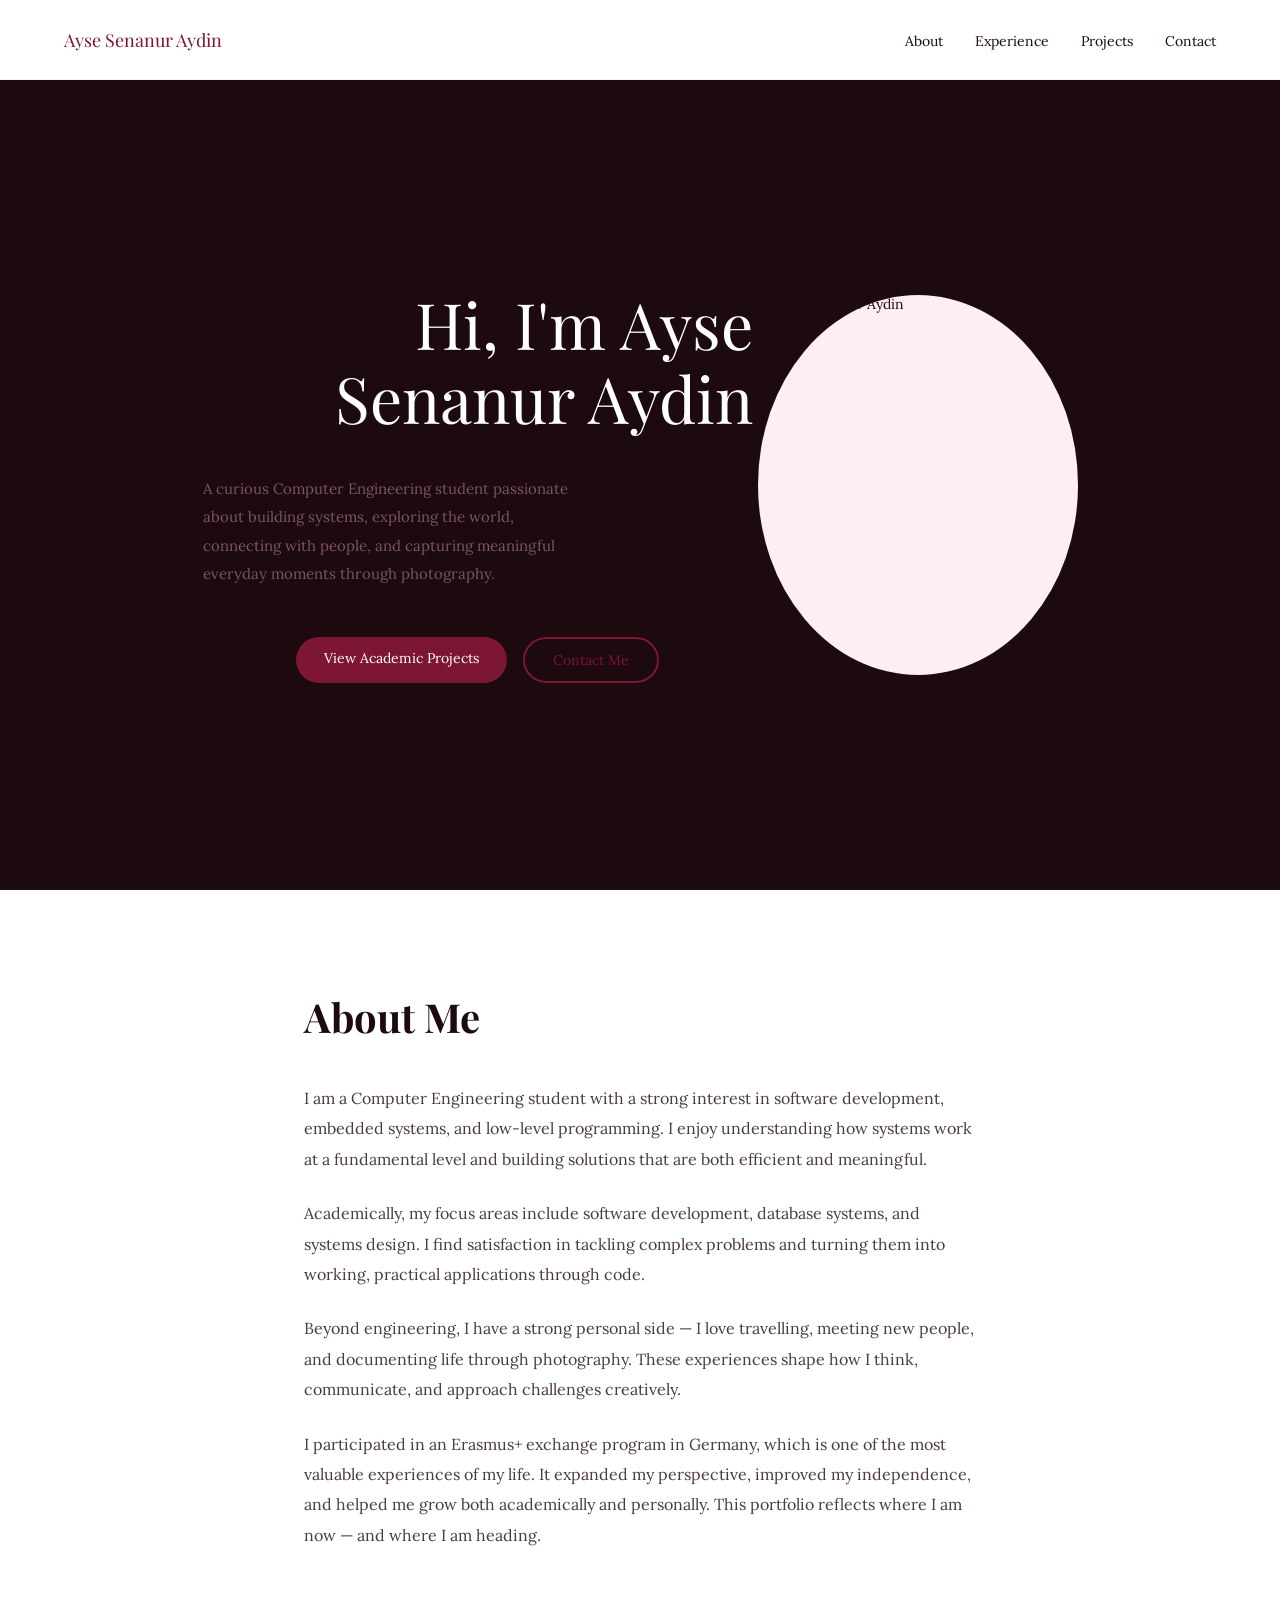
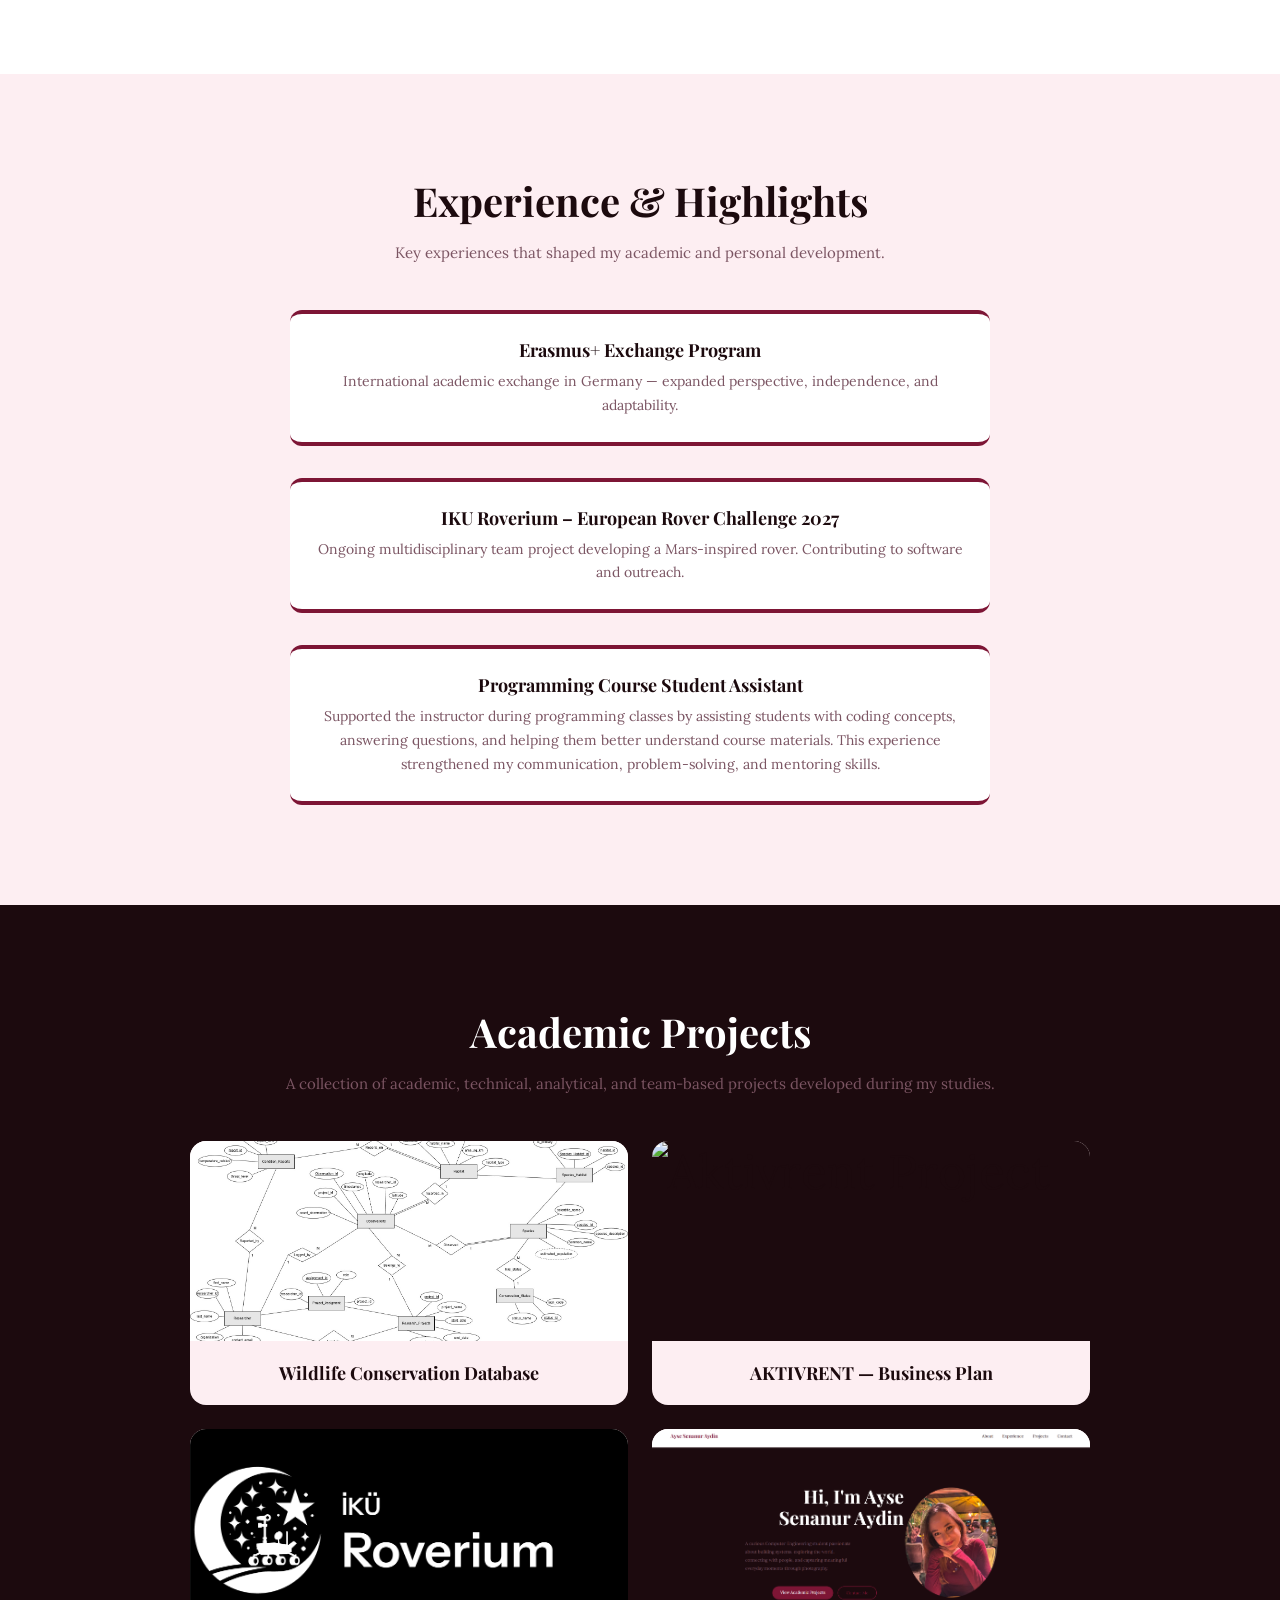
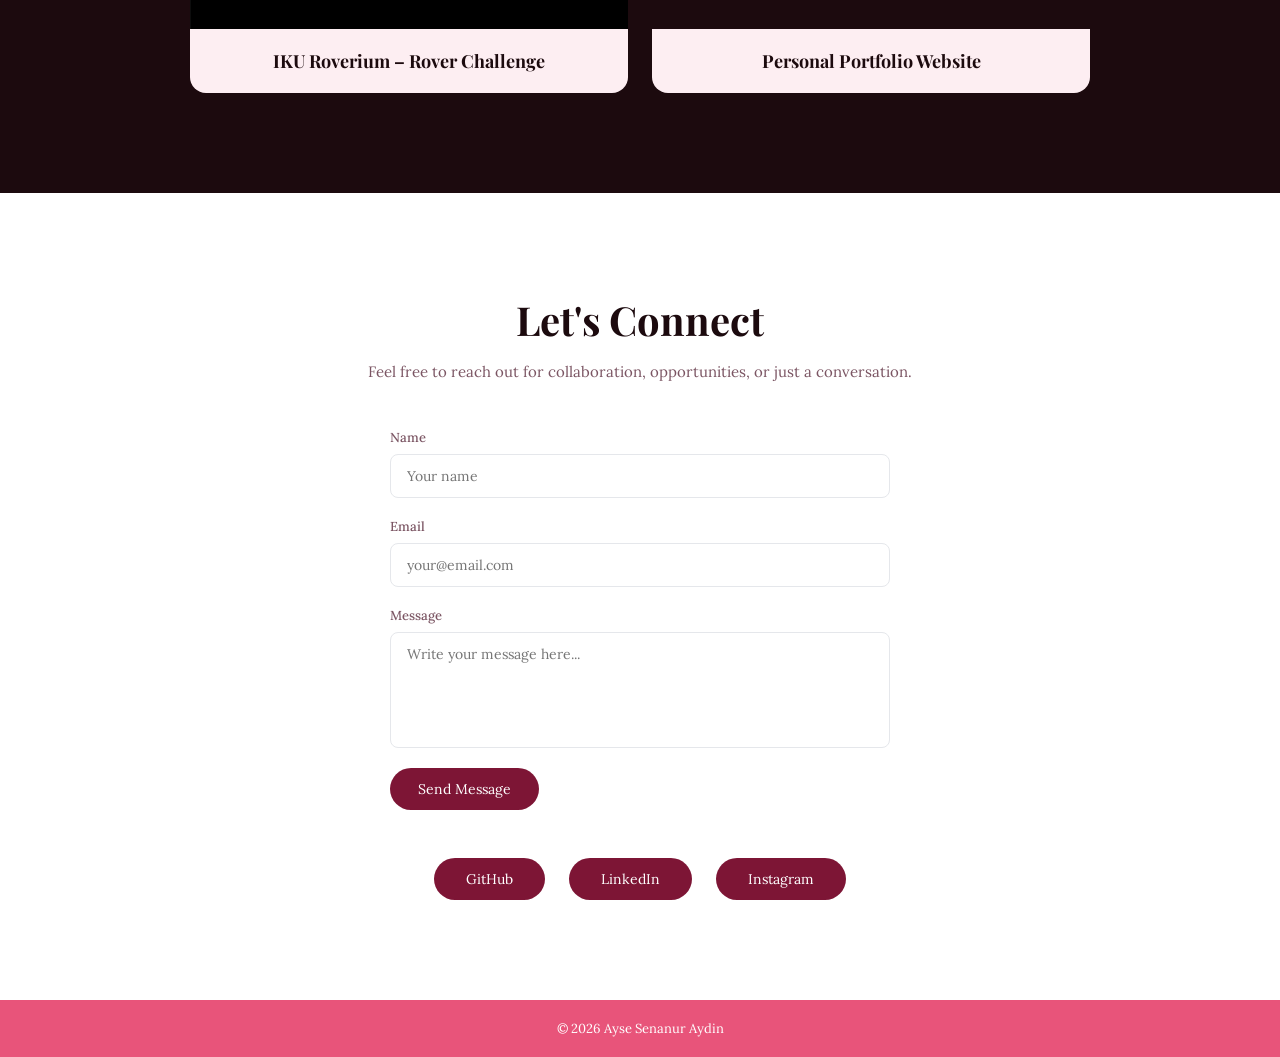
==== index.html @ 2803dbc6 "Add files via upload" ====
<!doctype html>
<html lang="en">
<head>
    <meta charset="UTF-8" />
    <meta name="viewport" content="width=device-width, initial-scale=1.0" />
    <title>Ayse Senanur Aydin | Portfolio</title>
    <link href="https://fonts.googleapis.com/css2?family=Playfair+Display:wght@700&family=Lora:wght@400;500&display=swap" rel="stylesheet" />
    <link href="style.css" rel="stylesheet" />
</head>
<body>
<!-- nav bar ----------------------------------------------------------------------------------------- -->
    <nav>
    <span class="logo">Ayse Senanur Aydin</span>
    <ul>
        <!-- href="#about" tıklanınca About bölümüne atla -->
        <li><a href="#about">About</a></li>
        <li><a href="#experience">Experience</a></li>
        <li><a href="#projects">Projects</a></li>
        <li><a href="#contact">Contact</a></li>
    </ul>
    </nav>

<!-- hero -------------------------------------------------------------------------------------------- -->
    <section class="hero">
    <div class="hero-left">
        <h1>Hi, I'm Ayse Senanur Aydin</h1>
        <p class="hero-headline">
        A curious Computer Engineering student passionate about building systems, exploring the world, connecting with people, and capturing meaningful everyday moments through photography.
        </p>
        <div class="hero-buttons">
        <a href="#projects" class="btn-primary">View Academic Projects</a>
        <a href="#contact" class="btn-secondary">Contact Me</a>
        </div>
    </div>

<!-- sağ kolon: profil fotoğrafı placeholder -->
    <div class="hero-right">
        <div class="hero-photo">
            <img src="pics/sena.jpeg " alt="Ayse Senanur Aydin">
        </div>
    </div>
    </section>

<!-- about ---------------------------------------------------------------------------------------- -->
    <section class="about" id="about">
    <h2>About Me</h2>
    <div class="about-content">
        <p>
        I am a Computer Engineering student with a strong interest in software development, embedded systems, and low-level programming. I enjoy understanding how systems work at a fundamental level and building solutions that are both efficient and meaningful.
        </p>
        <p>
        Academically, my focus areas include software development, database systems, and systems design. I find satisfaction in tackling complex problems and turning them into working, practical applications through code.
        </p>
        <p>
        Beyond engineering, I have a strong personal side — I love travelling, meeting new people, and documenting life through photography. These experiences shape how I think, communicate, and approach challenges creatively.
        </p>
        <p>
        I participated in an Erasmus+ exchange program in Germany, which is one of the most valuable experiences of my life. It expanded my perspective, improved my independence, and helped me grow both academically and personally. This portfolio reflects where I am now — and where I am heading.
        </p>
    </div>
    </section>

<!-- experience ------------------------------------------------------------------------------------- -->
    <section class="experience" id="experience">
    <h2>Experience & Highlights</h2>
    <p class="section-intro">
        Key experiences that shaped my academic and personal development.
    </p>
    <div class="experience-list">
        <div class="experience-item">
        <div>
            <h3>Erasmus+ Exchange Program</h3>
            <p>
            International academic exchange in Germany — expanded perspective, independence, and adaptability.
            </p>
        </div>
        </div>

        <div class="experience-item">
        <div>
            <h3>IKU Roverium – European Rover Challenge 2027</h3>
            <p>
            Ongoing multidisciplinary team project developing a Mars-inspired rover. Contributing to software and outreach.
            </p>
        </div>
        </div>

        <div class="experience-item">
        <div>
            <h3>Programming Course Student Assistant</h3>
            <p>
            Supported the instructor during programming classes by assisting students with coding concepts, answering questions, and helping them better understand course materials. This experience strengthened my communication, problem-solving, and mentoring skills.
            </p>
        </div>
        </div>
    </div>
    </section>

<!-- projects ------------------------------------------------------------------------------------ -->
    <section class="projects" id="projects">
    <h2>Academic Projects</h2>
    <p class="section-intro">
        A collection of academic, technical, analytical, and team-based projects
        developed during my studies.
    </p>

    <div class="projects-grid">
    <!-- karta tıklayınca html'ler açılıcak -->
        <a href="wildlife.html" class="project-card-link">
        <div class="project-card-mini">
            <div class="project-card-img">
                <img src="pics/wildlife.jpg " alt="Wildlife Project">
            </div>
            <h3>Wildlife Conservation Database</h3>
        </div>
        </a>

        <a href="aktivrent.html" class="project-card-link">
        <div class="project-card-mini">
            <div class="project-card-img">
                <img src="pics/aktivrent.png " alt="Aktivrent Project">
            </div>
            <h3>AKTIVRENT — Business Plan</h3>
        </div>
        </a>

        <a href="roverium.html" class="project-card-link">
        <div class="project-card-mini">
            <div class="project-card-img">
                <img src="pics/roverium.png " alt="Roverium Project">
            </div>
            <h3>IKU Roverium – Rover Challenge</h3>
        </div>
        </a>

        <a href="portfolio.html" class="project-card-link">
        <div class="project-card-mini">
            <div class="project-card-img">
                <img src="pics/portfolio.png " alt="Portfolio Project">
            </div>
            <h3>Personal Portfolio Website</h3>
        </div>
        </a>
    </div>
    </section>

<!-- contact ------------------------------------------------------------------------------------ -->
    <section class="contact" id="contact">
    <h2>Let's Connect</h2>
    <p class="section-intro">
        Feel free to reach out for collaboration, opportunities, or just a
        conversation.
    </p>

<!-- iletişim formu -->
    <form class="contact-form" id="contactForm">
    <!-- isim -->
        <div class="form-group">
        <label for="name">Name</label>
        <input type="text" id="name" placeholder="Your name" required />
        </div>

    <!-- email -->
        <div class="form-group">
        <label for="email">Email</label>
        <input
            type="email"
            id="email"
            placeholder="your@email.com"
            required
        />
        </div>

    <!-- mesaj -->
        <div class="form-group">
        <label for="message">Message</label>
        <textarea
            id="message"
            rows="5"
            placeholder="Write your message here..."
            required
        ></textarea>
        </div>

    <!-- gönder butonu -->
        <button type="submit" class="btn-primary">Send Message</button>
    </form>

<!-- sosyal medya linkleri -->
    <div class="social-links">
        <a href="#" class="social-btn">GitHub</a>
        <a href="#" class="social-btn">LinkedIn</a>
        <a href="#" class="social-btn">Instagram</a>
    </div>
    </section>

<!-- footer -->
    <footer>
    <p>© 2026 Ayse Senanur Aydin</p>
    </footer>

<!-- javaScript -->
    <script src="script.js"></script>
</body>
</html>
---- style.css ----
/* süm elemanların margin ve padding'ini sıfırla ki her tarayıcıda aynı gözüksün */
* {
  margin: 0;
  padding: 0;
  box-sizing: border-box;
}

/* sayfanın genel stili */
body {
  font-family: "Lora", serif;
  color: #1c0a0e;
  background-color: #ffffff;
}

/* nav bar ------------------------------------------------------------------------------ */

/* nav bar — logo solda, linkler sağda */
nav {
  display: flex;
  justify-content: space-between;
  align-items: center;
  padding: 0 64px;
  height: 80px;
  background: #ffffff;
  position: sticky; /* sayfa kaydırılınca nav üstte kalmaya devam etsin */
  top: 0;
  z-index: 100; /* diğer elemanların üstünde dursun diye en üst katman */
  border-bottom: 1px solid #fdeef2;
}

nav .logo {
  font-family: "Playfair Display", serif;
  font-size: 18px;
  color: #7d1535;
  text-decoration: none;
}

/*nav linkleri */
nav ul {
  list-style: none;
  display: flex;
  gap: 32px;
}

nav ul a {
  text-decoration: none;
  font-size: 14px;
  color: #1c0a0e;
  transition: color 0.3s; /* hover geçişi */
}

/* nav linkine mouse gelince renk değiştirsin */
nav ul a:hover {
  color: #7d1535;
}

/* hero --------------------------------------------------------------------------- */

.hero {
  background: #1c0a0e;
  padding: 80px 64px;
  display: flex;
  justify-content: center;
  align-items: center;
  gap: 5px;
  min-height: 90vh; /* hero ekranın büyük bi kısmını kaplasın */
}

.hero-left {
  width: 550px;
}

/* ana başlık*/
.hero-left h1 {
  font-family: "Playfair Display", serif;
  font-size: 64px;
  font-weight: normal;
  color: #ffffff;
  margin-bottom: 40px;
  line-height: 1.15;
  text-align: right; /* ortala */
}

/* tanıtım cümlesi */
.hero-headline {
  font-size: 15px;
  color: #7b5563;
  line-height: 1.9;
  margin-bottom: 48px;
  margin-left: 0; /* sola dayalı */
  max-width: 380px;
}

.hero-buttons {
  display: flex;
  gap: 16px;
  justify-content: center; /* ortala */
}

/* dolu buton — bordo */
.btn-primary {
  background: #7d1535;
  color: #ffffff;
  padding: 12px 28px;
  border-radius: 50px;
  text-decoration: none;
  font-size: 14px;
  transition: background 0.3s;
}

/* dolu butona hover */
.btn-primary:hover {
  background: #e8547a;
}

/* çerçeveli buton */
.btn-secondary {
  border: 2px solid #7d1535;
  color: #7d1535;
  padding: 12px 28px;
  border-radius: 50px;
  text-decoration: none;
  font-size: 14px;
  transition: all 0.3s;
}

/* çerçeveli butona hover */
.btn-secondary:hover {
  background: #7d1535;
  color: #ffffff;
}

.hero-right {
  display: flex;
  justify-content: center;
}

/* fotoğraf */
.hero-photo img {
  width: 320px;
  height: 380px;
  background: #fdeef2;
  border-radius: 50%; /* oval şekil */
  object-fit: cover;
  display: flex;
  align-items: center;
  justify-content: center;
  font-size: 14px;
  margin: 0 auto;
}


/* about ---------------------------------------------------------------------------------------- */

.about {
  padding: 100px 64px;
  background: #ffffff;
  max-width: 800px; /* okunabilirlik için max genişlik */
  margin: 0 auto; /* sayfada ortala */
}

/* about başlığı */
.about h2 {
  font-family: "Playfair Display", serif;
  font-size: 40px;
  color: #1c0a0e;
  margin-bottom: 40px;
}

/* about paragrafları */
.about-content p {
  font-size: 16px;
  color: #4b3b3f;
  line-height: 1.9;
  margin-bottom: 24px;
}

/* experience ----------------------------------------------------------------------------------- */

.experience {
  background: #fdeef2;
  padding: 100px 64px;
}

/* experience başlığı */
.experience h2 {
  font-family: "Playfair Display", serif;
  font-size: 40px;
  color: #1c0a0e;
  margin-bottom: 16px;
  text-align: center;
}

.section-intro {
  text-align: center;
  color: #7b5563;
  font-size: 15px;
  margin-bottom: 48px;
}

.experience-list {
  display: flex;
  flex-direction: column;
  gap: 32px;
  max-width: 700px;
  margin: 0 auto;
}

.experience-item {
  background: #ffffff;
  padding: 24px;
  border-radius: 12px;
  border-bottom: 4px solid #7d1535;
  border-top: 4px solid #7d1535;
  text-align: center;
}

/* deneyim başlığı */
.experience-item h3 {
  font-family: "Playfair Display", serif;
  font-size: 18px;
  color: #1c0a0e;
  margin-bottom: 8px;
}

/* deneyim açıklaması */
.experience-item p {
  font-size: 14px;
  color: #7b5563;
  line-height: 1.7;
}

/* projects -------------------------------------------------------------------------------------- */

.projects {
  background: #1c0a0e;
  padding: 100px 64px;
}

/* projects başlığı */
.projects h2 {
  font-family: "Playfair Display", serif;
  font-size: 40px;
  color: #ffffff;
  margin-bottom: 16px;
  text-align: center;
}

/* projects giriş cümlesi */
.projects .section-intro {
  color: #7b5563;
  margin-bottom: 48px;
}

/* proje — 2ye 2 kart düzeni */
.projects-grid {
  display: grid;
  grid-template-columns: 1fr 1fr; /* iki kolon */
  gap: 24px;
  max-width: 900px;
  margin: 0 auto;
}

/* kart linki — altı çizgisiz, renksiz */
.project-card-link {
  text-decoration: none;
  color: inherit;
}

.project-card-mini {
  background: #fdeef2;
  border-radius: 16px;
  overflow: hidden;
  transition: transform 0.3s; /* hover'da hafif büyür */
}

.project-card-mini:hover {
  transform: translateY(-8px);
}

/* kart üst görseli */
.project-card-img {
  width: 100%;
  height: 200px;
  background: #1c0a0e;
  display: flex;
  align-items: center;
  justify-content: center;
  font-size: 48px;
}
.project-card-img img{
  width: 100%;
  height: 200px;
  object-fit: cover;
}

/* kart başlıkları */
.project-card-mini h3 {
  font-family: "Playfair Display", serif;
  font-size: 18px;
  color: #1c0a0e;
  padding: 20px;
  text-align: center;
}

/* contact ------------------------------------------------------------------------------------ */

.contact {
  background: #ffffff;
  padding: 100px 64px;
  text-align: center;
}

/* contact başlığı */
.contact h2 {
  font-family: "Playfair Display", serif;
  font-size: 40px;
  color: #1c0a0e;
  margin-bottom: 16px;
}

.contact .section-intro {
  margin-bottom: 48px;
}

/* sosyal medya butonları */
.social-links {
  display: flex;
  gap: 24px;
  justify-content: center;
}

/* her sosyal medya butonu fenotipi */
.social-btn {
  background: #7d1535;
  color: #ffffff;
  padding: 12px 32px;
  border-radius: 50px;
  text-decoration: none;
  font-size: 14px;
  transition: background 0.3s;
}

.social-btn:hover {
  background: #e8547a;
}

/* iletişim formu */
.contact-form {
  max-width: 500px;
  margin: 0 auto 48px; /* ortala, altına boşluk */
  display: flex;
  flex-direction: column;
  gap: 20px;
  text-align: left; /* form içi sola yasla */
}

/* her form alanı grubu — label + input */
.form-group {
  display: flex;
  flex-direction: column;
  gap: 8px;
}

/* label yazısı */
.form-group label {
  font-size: 13px;
  color: #7b5563;
  font-weight: 500;
}

/* input alanları */
.form-group input,
.form-group textarea {
  border: 1.5px solid #e5e7eb;
  border-radius: 8px;
  padding: 12px 16px;
  font-size: 14px;
  font-family: "Lora", serif;
  color: #1c0a0e;
  outline: none;
  transition: border 0.3s;
}

/* input'a tıklanınca border bordo olur */
.form-group input:focus,
.form-group textarea:focus {
  border-color: #7d1535;
}

/* textarea yeniden boyutlandırılamaz */
.form-group textarea {
  resize: none;
}

/* gönder butonu */
.contact-form .btn-primary {
  font-family: "Lora", serif;
  width: fit-content;
  cursor: pointer;
  border: none;
}

/* footer ----------------------------------------------------------------------------------------- */

footer {
  background: #e8547a;
  padding: 20px;
  text-align: center;
  color: #ffffff;
  font-size: 13px;
}

/* scroll animasyonu ------------------------------------------------------------------------------ */

/* başlangıçta section'lar görünmesin ve biraz aşağıda dursunlar diye */
section {
  opacity: 0;
  transform: translateY(30px);
  transition: opacity 1s ease, transform 1s ease;
}

/* JS visible class ekleyince section belirir */
section.visible {
  opacity: 1;
  transform: translateY(0);
}

/* teşekkür mesajı ------------------------------------------------------------------------------ */

/* form gönderilince çıkan teşekkür mesajı */
.thanks-message {
  text-align: center;
  padding: 48px;
}

.thanks-message h3 {
  font-family: 'Playfair Display', serif;
  font-size: 28px;
  color: #7D1535;
  margin-bottom: 16px;
}

.thanks-message p {
  font-size: 15px;
  color: #7B5563;
}
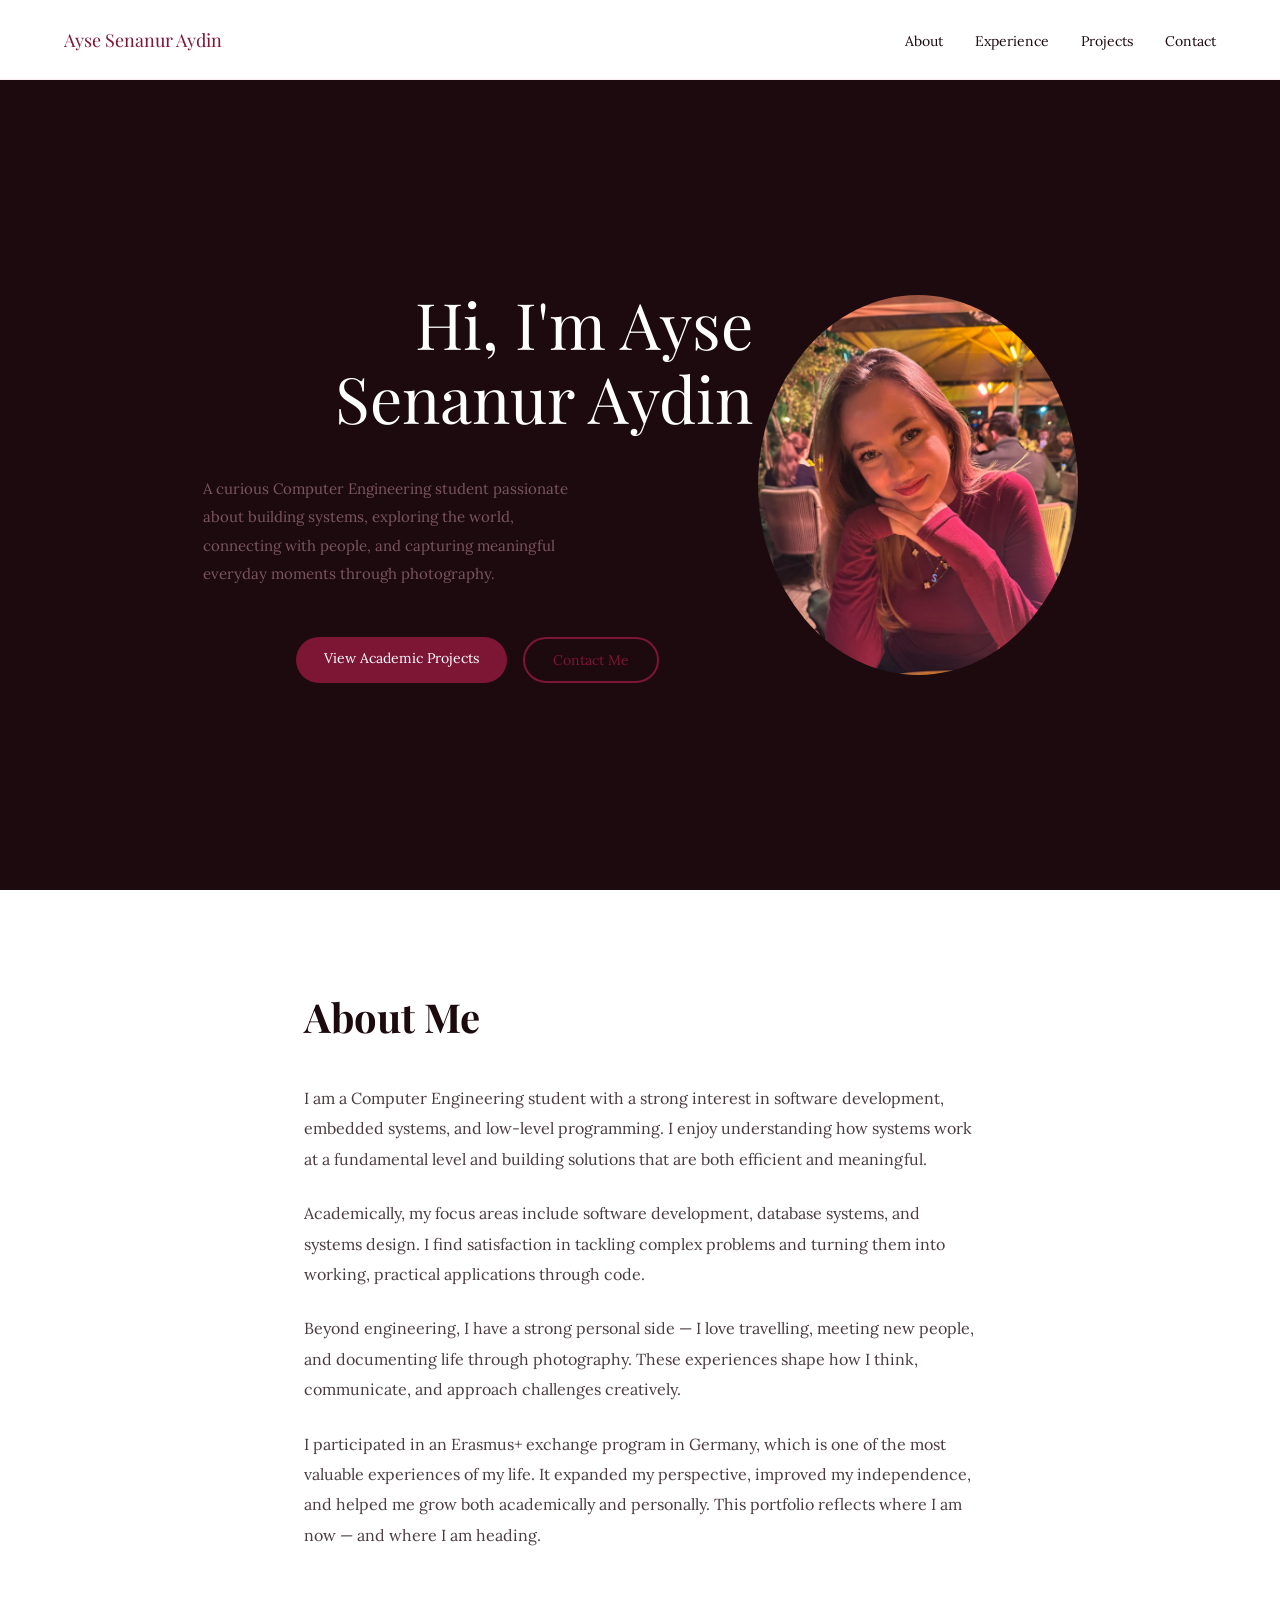
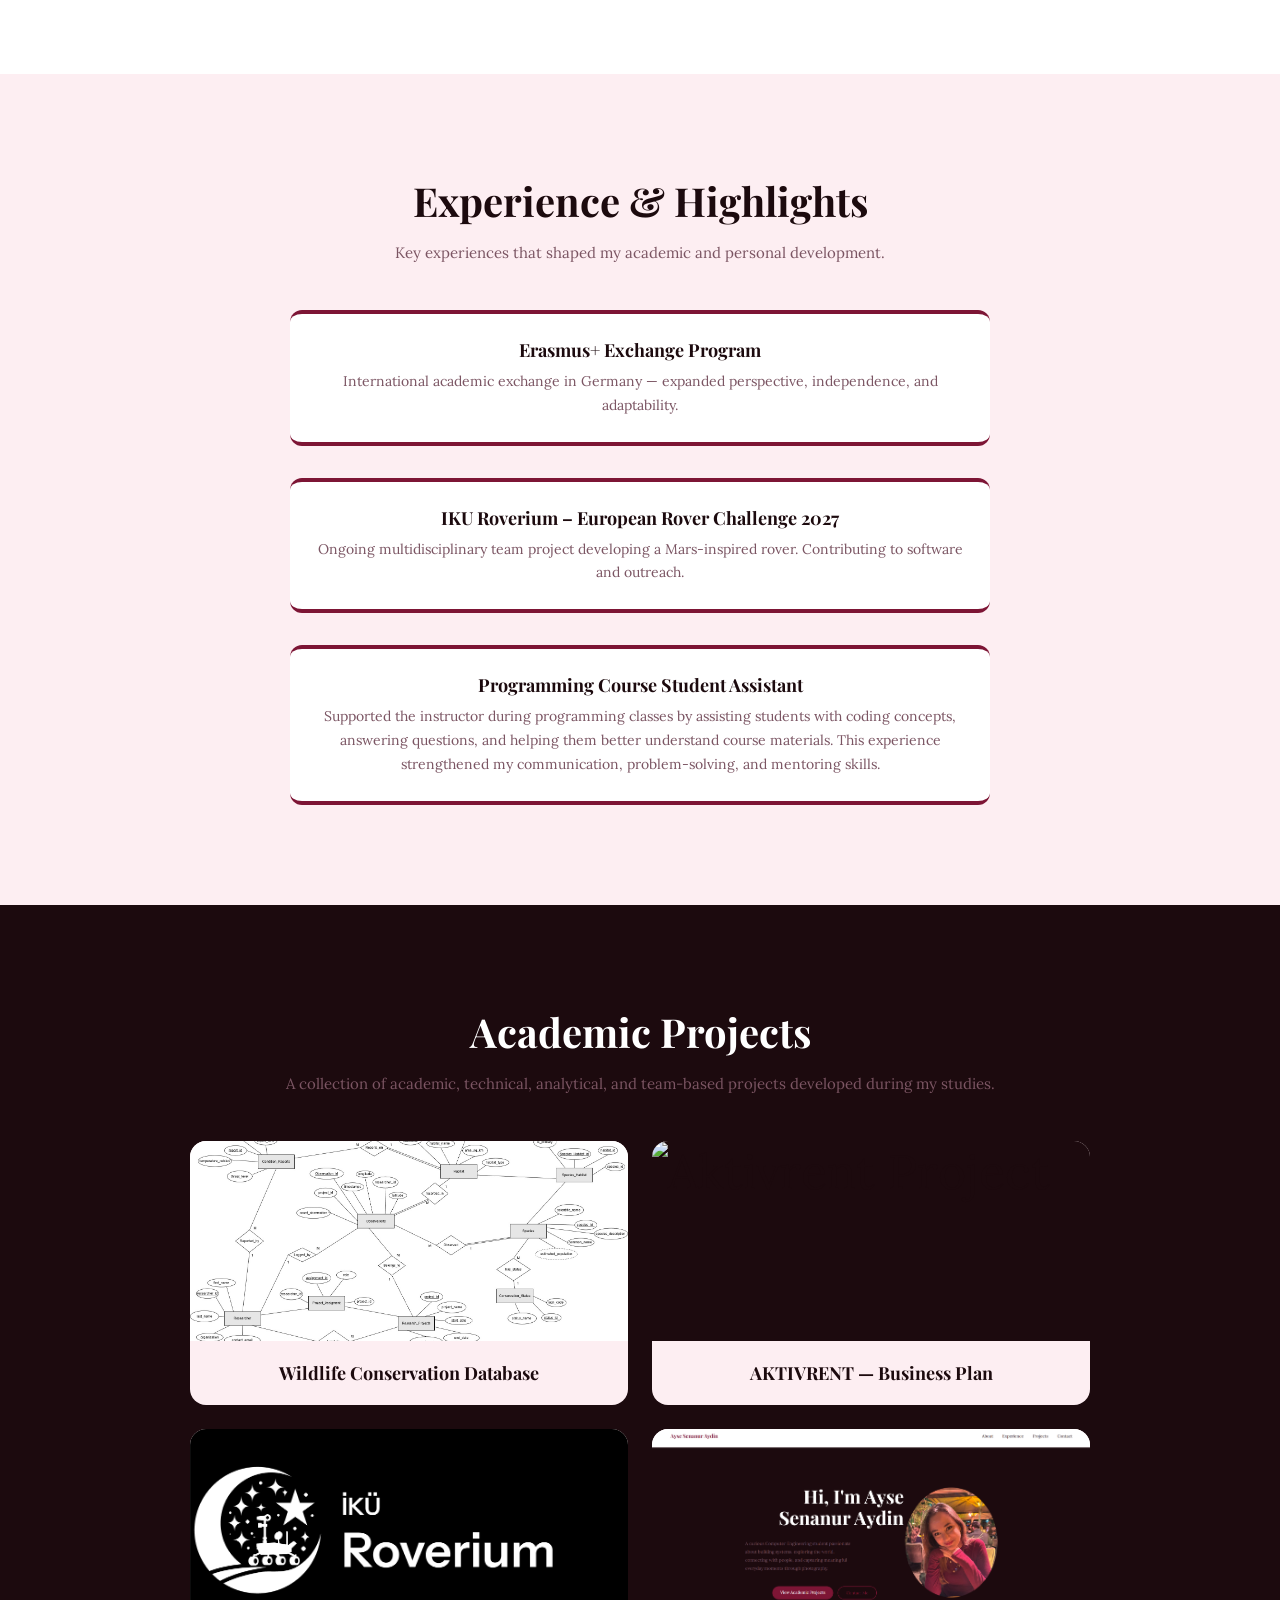
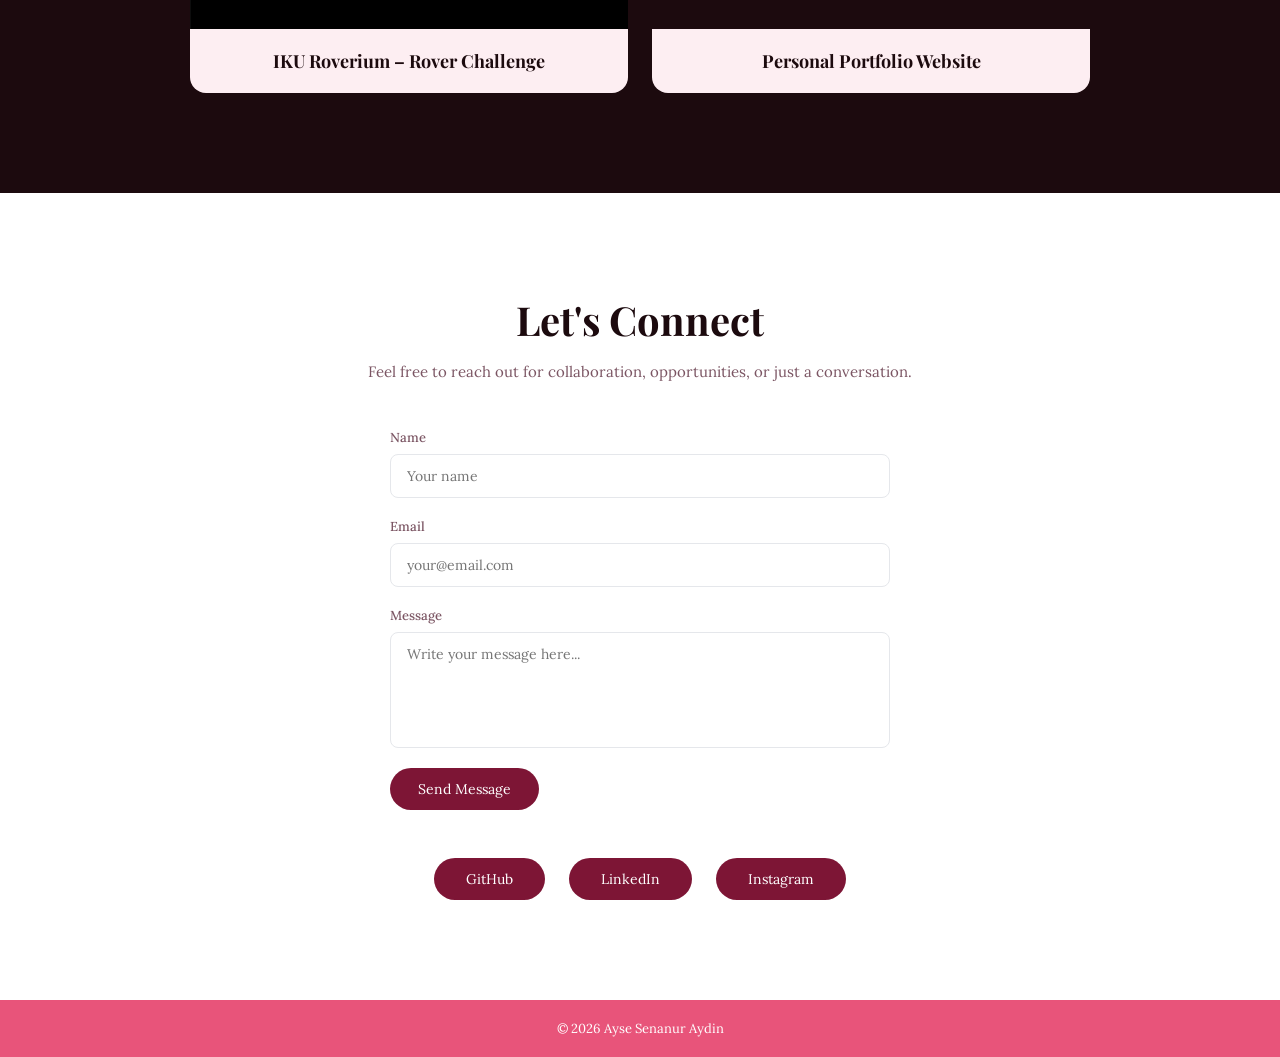
==== commit e88af117: "Update index.html" ====
--- a/index.html
+++ b/index.html
@@ -36,7 +36,7 @@
 <!-- sağ kolon: profil fotoğrafı placeholder -->
     <div class="hero-right">
         <div class="hero-photo">
-            <img src="pics/sena.jpeg " alt="Ayse Senanur Aydin">
+            <img src="pics/sena.JPEG" alt="Ayse Senanur Aydin">
         </div>
     </div>
     </section>
